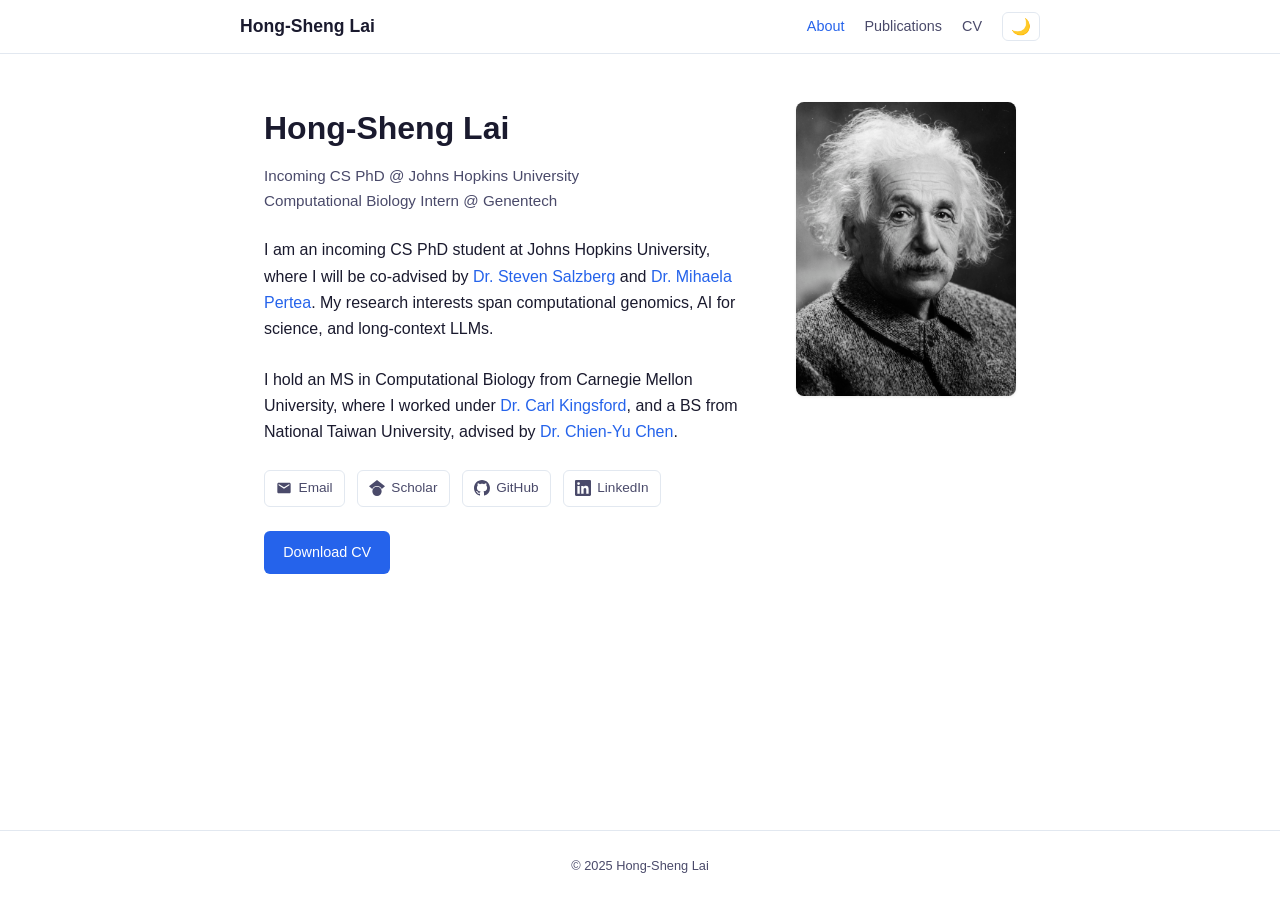
==== index.html @ 8ec48d89 "Minimal personal site: about, publications, CV download" ====
<!doctype html>
<html lang="en" data-theme="light">
  <head>
    <meta charset="UTF-8" />
    <meta name="viewport" content="width=device-width, initial-scale=1.0" />
    <title>Hong-Sheng Lai</title>
    <meta
      name="description"
      content="Hong-Sheng Lai - Incoming CS PhD at Johns Hopkins University. Computational genomics, AI for science, long-context LLMs."
    />
    <meta property="og:title" content="Hong-Sheng Lai" />
    <meta
      property="og:description"
      content="Incoming CS PhD at Johns Hopkins University. Research in computational genomics, AI for science, and long-context LLMs."
    />
    <meta property="og:type" content="website" />
    <meta property="og:url" content="https://hongsheng-lai.github.io/" />
    <link rel="stylesheet" href="style.css" />
    <script src="theme.js"></script>
  </head>
  <body>
    <nav>
      <div class="nav-container">
        <a href="index.html" class="nav-name">Hong-Sheng Lai</a>
        <div class="nav-links">
          <a href="index.html" class="active">About</a>
          <a href="publications.html">Publications</a>
          <a href="Resume_hongsheng.pdf" target="_blank">CV</a>
          <button id="theme-toggle" aria-label="Toggle dark mode"></button>
        </div>
      </div>
    </nav>

    <main>
      <section class="about">
        <div class="about-text">
          <h1>Hong-Sheng Lai</h1>
          <p class="subtitle">
            Incoming CS PhD @ Johns Hopkins University<br />
            Computational Biology Intern @ Genentech
          </p>
          <p class="bio">
            I am an incoming CS PhD student at Johns Hopkins University, where I
            will be co-advised by
            <a href="https://salzberg-lab.org/">Dr. Steven Salzberg</a> and
            <a href="https://ccb.jhu.edu/people/mpertea/">Dr. Mihaela Pertea</a
            >. My research interests span computational genomics, AI for
            science, and long-context LLMs.
          </p>
          <p class="bio">
            I hold an MS in Computational Biology from Carnegie Mellon
            University, where I worked under
            <a href="https://www.cs.cmu.edu/~ckingsf/">Dr. Carl Kingsford</a>,
            and a BS from National Taiwan University, advised by
            <a href="https://scholars.lib.ntu.edu.tw/cris/rp/rp06600"
              >Dr. Chien-Yu Chen</a
            >.
          </p>

          <div class="social-links">
            <a href="mailto:jl900613@gmail.com">
              <svg viewBox="0 0 24 24">
                <path
                  d="M20 4H4c-1.1 0-2 .9-2 2v12c0 1.1.9 2 2 2h16c1.1 0 2-.9 2-2V6c0-1.1-.9-2-2-2zm0 4l-8 5-8-5V6l8 5 8-5v2z"
                />
              </svg>
              Email
            </a>
            <a
              href="https://scholar.google.com/citations?user=WDMqU0EAAAAJ"
              target="_blank"
            >
              <svg viewBox="0 0 24 24">
                <path
                  d="M12 24a7 7 0 1 1 0-14 7 7 0 0 1 0 14zm0-24L0 9.5l4.838 3.94A8 8 0 0 1 12 9a8 8 0 0 1 7.162 4.44L24 9.5z"
                />
              </svg>
              Scholar
            </a>
            <a href="https://github.com/hongsheng-lai" target="_blank">
              <svg viewBox="0 0 24 24">
                <path
                  d="M12 0C5.37 0 0 5.37 0 12c0 5.31 3.435 9.795 8.205 11.385.6.105.825-.255.825-.57 0-.285-.015-1.23-.015-2.235-3.015.555-3.795-.735-4.035-1.41-.135-.345-.72-1.41-1.23-1.695-.42-.225-1.02-.78-.015-.795.945-.015 1.62.87 1.845 1.23 1.08 1.815 2.805 1.305 3.495.99.105-.78.42-1.305.765-1.605-2.67-.3-5.46-1.335-5.46-5.925 0-1.305.465-2.385 1.23-3.225-.12-.3-.54-1.53.12-3.18 0 0 1.005-.315 3.3 1.23.96-.27 1.98-.405 3-.405s2.04.135 3 .405c2.295-1.56 3.3-1.23 3.3-1.23.66 1.65.24 2.88.12 3.18.765.84 1.23 1.905 1.23 3.225 0 4.605-2.805 5.625-5.475 5.925.435.375.81 1.095.81 2.22 0 1.605-.015 2.895-.015 3.3 0 .315.225.69.825.57A12.02 12.02 0 0 0 24 12c0-6.63-5.37-12-12-12z"
                />
              </svg>
              GitHub
            </a>
            <a
              href="https://www.linkedin.com/in/hongsheng-lai"
              target="_blank"
            >
              <svg viewBox="0 0 24 24">
                <path
                  d="M20.447 20.452h-3.554v-5.569c0-1.328-.027-3.037-1.852-3.037-1.853 0-2.136 1.445-2.136 2.939v5.667H9.351V9h3.414v1.561h.046c.477-.9 1.637-1.85 3.37-1.85 3.601 0 4.267 2.37 4.267 5.455v6.286zM5.337 7.433a2.062 2.062 0 0 1-2.063-2.065 2.064 2.064 0 1 1 2.063 2.065zm1.782 13.019H3.555V9h3.564v11.452zM22.225 0H1.771C.792 0 0 .774 0 1.729v20.542C0 23.227.792 24 1.771 24h20.451C23.2 24 24 23.227 24 22.271V1.729C24 .774 23.2 0 22.222 0h.003z"
                />
              </svg>
              LinkedIn
            </a>
          </div>

          <a href="Resume_hongsheng.pdf" class="cv-button" target="_blank"
            >Download CV</a
          >
        </div>
        <div class="about-photo">
          <img
            src="assets/img/prof_pic.jpg"
            alt="Hong-Sheng Lai"
            width="220"
            height="293"
          />
        </div>
      </section>
    </main>

    <footer>
      <p>&copy; 2025 Hong-Sheng Lai</p>
    </footer>
  </body>
</html>
---- style.css ----
:root {
  --bg: #ffffff;
  --text: #1a1a2e;
  --text-secondary: #4a4a6a;
  --accent: #2563eb;
  --accent-hover: #1d4ed8;
  --card-bg: #f8f9fa;
  --border: #e2e8f0;
  --nav-bg: rgba(255, 255, 255, 0.95);
  --shadow: 0 1px 3px rgba(0, 0, 0, 0.08);
}

[data-theme="dark"] {
  --bg: #1a1a2e;
  --text: #e2e8f0;
  --text-secondary: #a0aec0;
  --accent: #60a5fa;
  --accent-hover: #93c5fd;
  --card-bg: #16213e;
  --border: #2d3748;
  --nav-bg: rgba(26, 26, 46, 0.95);
  --shadow: 0 1px 3px rgba(0, 0, 0, 0.3);
}

*,
*::before,
*::after {
  box-sizing: border-box;
  margin: 0;
  padding: 0;
}

body {
  font-family: -apple-system, BlinkMacSystemFont, "Segoe UI", Roboto,
    "Helvetica Neue", Arial, sans-serif;
  font-size: 16px;
  line-height: 1.65;
  color: var(--text);
  background-color: var(--bg);
  transition:
    background-color 0.3s,
    color 0.3s;
  min-height: 100vh;
  display: flex;
  flex-direction: column;
}

a {
  color: var(--accent);
  text-decoration: none;
  transition: color 0.2s;
}

a:hover {
  color: var(--accent-hover);
  text-decoration: underline;
}

nav {
  position: sticky;
  top: 0;
  z-index: 100;
  background: var(--nav-bg);
  backdrop-filter: blur(8px);
  border-bottom: 1px solid var(--border);
  padding: 0.75rem 1.5rem;
  transition:
    background-color 0.3s,
    border-color 0.3s;
}

.nav-container {
  max-width: 800px;
  margin: 0 auto;
  display: flex;
  align-items: center;
  justify-content: space-between;
}

.nav-name {
  font-weight: 600;
  font-size: 1.1rem;
  color: var(--text);
  text-decoration: none;
}

.nav-name:hover {
  color: var(--accent);
  text-decoration: none;
}

.nav-links {
  display: flex;
  align-items: center;
  gap: 1.25rem;
}

.nav-links a {
  color: var(--text-secondary);
  font-size: 0.9rem;
  font-weight: 500;
  transition: color 0.2s;
}

.nav-links a:hover,
.nav-links a.active {
  color: var(--accent);
  text-decoration: none;
}

#theme-toggle {
  background: none;
  border: 1px solid var(--border);
  border-radius: 6px;
  cursor: pointer;
  padding: 0.35rem 0.5rem;
  font-size: 1rem;
  line-height: 1;
  color: var(--text);
  transition:
    border-color 0.2s,
    background-color 0.2s;
}

#theme-toggle:hover {
  border-color: var(--accent);
  background-color: var(--card-bg);
}

main {
  max-width: 800px;
  margin: 0 auto;
  padding: 3rem 1.5rem;
  width: 100%;
  flex: 1;
}

.about {
  display: flex;
  gap: 3rem;
  align-items: flex-start;
}

.about-text {
  flex: 1;
}

.about-text h1 {
  font-size: 2rem;
  margin-bottom: 0.5rem;
  font-weight: 700;
}

.about-text .subtitle {
  color: var(--text-secondary);
  font-size: 0.95rem;
  margin-bottom: 1.5rem;
}

.about-text .bio {
  margin-bottom: 1.5rem;
}

.about-photo {
  flex-shrink: 0;
}

.about-photo img {
  width: 220px;
  height: auto;
  border-radius: 8px;
  box-shadow: var(--shadow);
}

.social-links {
  display: flex;
  gap: 0.75rem;
  margin-top: 1.5rem;
  flex-wrap: wrap;
}

.social-links a {
  display: inline-flex;
  align-items: center;
  gap: 0.4rem;
  color: var(--text-secondary);
  font-size: 0.85rem;
  padding: 0.4rem 0.7rem;
  border: 1px solid var(--border);
  border-radius: 6px;
  transition:
    color 0.2s,
    border-color 0.2s,
    background-color 0.2s;
}

.social-links a:hover {
  color: var(--accent);
  border-color: var(--accent);
  background-color: var(--card-bg);
  text-decoration: none;
}

.social-links svg {
  width: 16px;
  height: 16px;
  fill: currentColor;
}

.cv-button {
  display: inline-block;
  margin-top: 1.5rem;
  padding: 0.6rem 1.2rem;
  background-color: var(--accent);
  color: #fff !important;
  border-radius: 6px;
  font-weight: 500;
  font-size: 0.9rem;
  transition:
    background-color 0.2s,
    transform 0.1s;
}

.cv-button:hover {
  background-color: var(--accent-hover);
  text-decoration: none;
  transform: translateY(-1px);
}

h1.page-title {
  font-size: 1.75rem;
  margin-bottom: 2rem;
  font-weight: 700;
}

.pub-list {
  list-style: none;
  counter-reset: pub-counter;
  display: flex;
  flex-direction: column;
  gap: 1.75rem;
}

.pub-item {
  counter-increment: pub-counter;
  padding: 1.25rem;
  border: 1px solid var(--border);
  border-radius: 8px;
  background: var(--card-bg);
  transition:
    background-color 0.3s,
    border-color 0.3s;
}

.pub-title {
  display: block;
  font-weight: 600;
  font-size: 1.05rem;
  margin-bottom: 0.4rem;
  color: var(--text);
}

.pub-authors {
  display: block;
  font-size: 0.9rem;
  color: var(--text-secondary);
  margin-bottom: 0.3rem;
}

.pub-venue {
  display: block;
  font-size: 0.85rem;
  color: var(--text-secondary);
  font-style: italic;
  margin-bottom: 0.5rem;
}

.pub-links {
  display: flex;
  gap: 0.5rem;
  flex-wrap: wrap;
}

.pub-links a {
  font-size: 0.8rem;
  padding: 0.25rem 0.6rem;
  border: 1px solid var(--border);
  border-radius: 4px;
  color: var(--accent);
  transition:
    background-color 0.2s,
    border-color 0.2s;
}

.pub-links a:hover {
  background-color: var(--accent);
  color: #fff;
  border-color: var(--accent);
  text-decoration: none;
}

footer {
  text-align: center;
  padding: 1.5rem;
  font-size: 0.8rem;
  color: var(--text-secondary);
  border-top: 1px solid var(--border);
  transition:
    border-color 0.3s,
    color 0.3s;
}

@media (max-width: 768px) {
  .about {
    flex-direction: column-reverse;
    gap: 1.5rem;
    align-items: center;
    text-align: center;
  }

  .about-photo img {
    width: 180px;
  }

  .social-links {
    justify-content: center;
  }

  .about-text .cv-button {
    display: block;
    text-align: center;
  }

  main {
    padding: 2rem 1rem;
  }

  .nav-links {
    gap: 0.75rem;
  }

  .nav-links a {
    font-size: 0.85rem;
  }
}
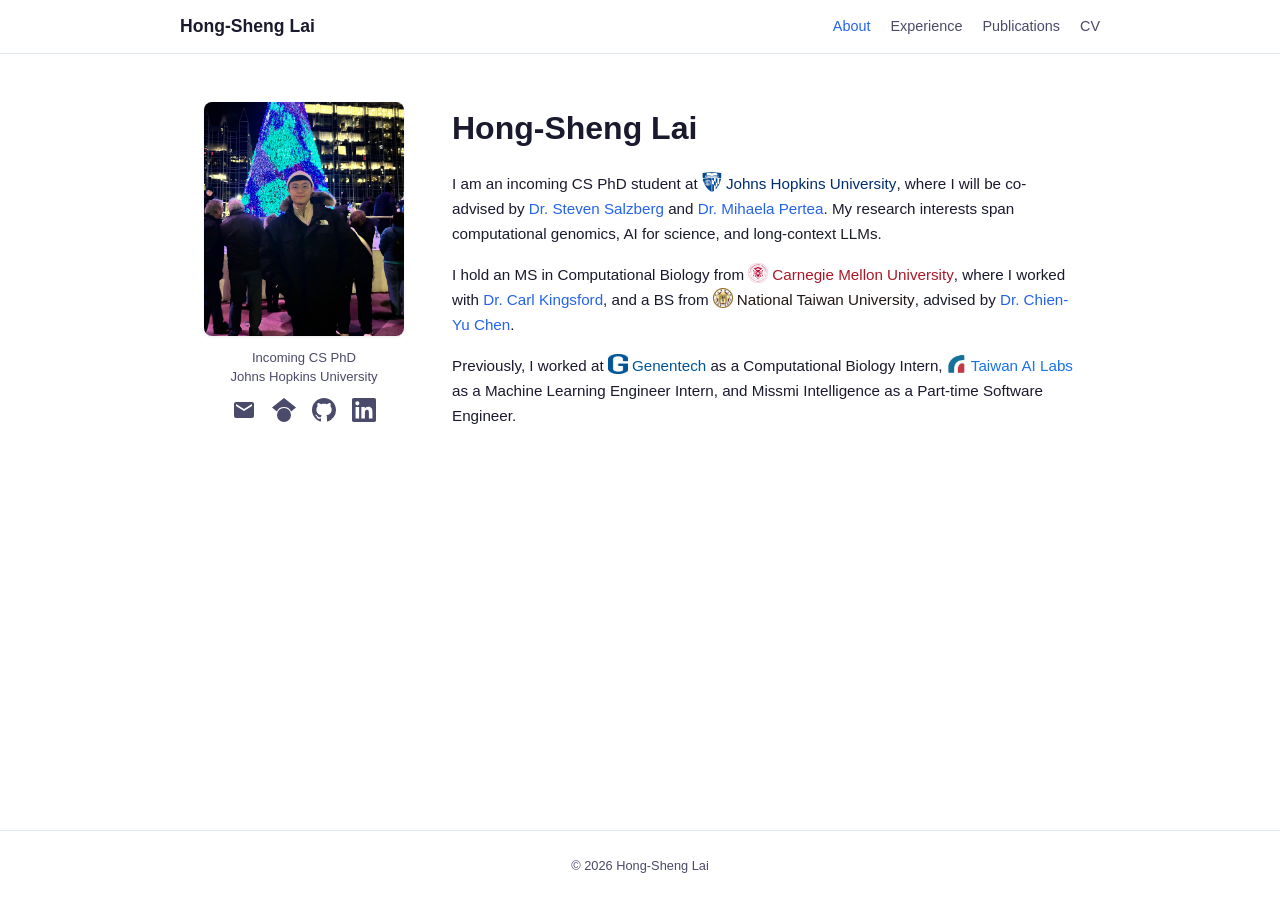
==== commit 5822240b: "Redesign site: top nav, experience page, institution logos, larger icons - Switch from sidebar to to" ====
--- a/index.html
+++ b/index.html
@@ -1,22 +1,15 @@
 <!doctype html>
-<html lang="en" data-theme="light">
+<html lang="en">
   <head>
     <meta charset="UTF-8" />
     <meta name="viewport" content="width=device-width, initial-scale=1.0" />
     <title>Hong-Sheng Lai</title>
-    <meta
-      name="description"
-      content="Hong-Sheng Lai - Incoming CS PhD at Johns Hopkins University. Computational genomics, AI for science, long-context LLMs."
-    />
+    <meta name="description" content="Hong-Sheng Lai - Incoming CS PhD at Johns Hopkins University. Computational genomics, AI for science, long-context LLMs." />
     <meta property="og:title" content="Hong-Sheng Lai" />
-    <meta
-      property="og:description"
-      content="Incoming CS PhD at Johns Hopkins University. Research in computational genomics, AI for science, and long-context LLMs."
-    />
+    <meta property="og:description" content="Incoming CS PhD at Johns Hopkins University. Research in computational genomics, AI for science, and long-context LLMs." />
     <meta property="og:type" content="website" />
     <meta property="og:url" content="https://hongsheng-lai.github.io/" />
     <link rel="stylesheet" href="style.css" />
-    <script src="theme.js"></script>
   </head>
   <body>
     <nav>
@@ -24,97 +17,61 @@
         <a href="index.html" class="nav-name">Hong-Sheng Lai</a>
         <div class="nav-links">
           <a href="index.html" class="active">About</a>
+          <a href="experience.html">Experience</a>
           <a href="publications.html">Publications</a>
           <a href="Resume_hongsheng.pdf" target="_blank">CV</a>
-          <button id="theme-toggle" aria-label="Toggle dark mode"></button>
         </div>
       </div>
     </nav>
 
     <main>
-      <section class="about">
+      <section class="about-header">
+        <div class="about-photo">
+          <img src="assets/img/prof_pic.jpg" alt="Hong-Sheng Lai" width="200" height="267" />
+          <p class="subtitle">Incoming CS PhD<br />Johns Hopkins University</p>
+          <div class="social-links">
+            <a href="mailto:jl900613@gmail.com" title="Email">
+              <svg viewBox="0 0 24 24"><path d="M20 4H4c-1.1 0-2 .9-2 2v12c0 1.1.9 2 2 2h16c1.1 0 2-.9 2-2V6c0-1.1-.9-2-2-2zm0 4l-8 5-8-5V6l8 5 8-5v2z"/></svg>
+            </a>
+            <a href="https://scholar.google.com/citations?user=WDMqU0EAAAAJ" target="_blank" title="Google Scholar">
+              <svg viewBox="0 0 24 24"><path d="M12 24a7 7 0 1 1 0-14 7 7 0 0 1 0 14zm0-24L0 9.5l4.838 3.94A8 8 0 0 1 12 9a8 8 0 0 1 7.162 4.44L24 9.5z"/></svg>
+            </a>
+            <a href="https://github.com/hongsheng-lai" target="_blank" title="GitHub">
+              <svg viewBox="0 0 24 24"><path d="M12 0C5.37 0 0 5.37 0 12c0 5.31 3.435 9.795 8.205 11.385.6.105.825-.255.825-.57 0-.285-.015-1.23-.015-2.235-3.015.555-3.795-.735-4.035-1.41-.135-.345-.72-1.41-1.23-1.695-.42-.225-1.02-.78-.015-.795.945-.015 1.62.87 1.845 1.23 1.08 1.815 2.805 1.305 3.495.99.105-.78.42-1.305.765-1.605-2.67-.3-5.46-1.335-5.46-5.925 0-1.305.465-2.385 1.23-3.225-.12-.3-.54-1.53.12-3.18 0 0 1.005-.315 3.3 1.23.96-.27 1.98-.405 3-.405s2.04.135 3 .405c2.295-1.56 3.3-1.23 3.3-1.23.66 1.65.24 2.88.12 3.18.765.84 1.23 1.905 1.23 3.225 0 4.605-2.805 5.625-5.475 5.925.435.375.81 1.095.81 2.22 0 1.605-.015 2.895-.015 3.3 0 .315.225.69.825.57A12.02 12.02 0 0 0 24 12c0-6.63-5.37-12-12-12z"/></svg>
+            </a>
+            <a href="https://www.linkedin.com/in/hongsheng-lai" target="_blank" title="LinkedIn">
+              <svg viewBox="0 0 24 24"><path d="M20.447 20.452h-3.554v-5.569c0-1.328-.027-3.037-1.852-3.037-1.853 0-2.136 1.445-2.136 2.939v5.667H9.351V9h3.414v1.561h.046c.477-.9 1.637-1.85 3.37-1.85 3.601 0 4.267 2.37 4.267 5.455v6.286zM5.337 7.433a2.062 2.062 0 0 1-2.063-2.065 2.064 2.064 0 1 1 2.063 2.065zm1.782 13.019H3.555V9h3.564v11.452zM22.225 0H1.771C.792 0 0 .774 0 1.729v20.542C0 23.227.792 24 1.771 24h20.451C23.2 24 24 23.227 24 22.271V1.729C24 .774 23.2 0 22.222 0h.003z"/></svg>
+            </a>
+          </div>
+        </div>
         <div class="about-text">
           <h1>Hong-Sheng Lai</h1>
-          <p class="subtitle">
-            Incoming CS PhD @ Johns Hopkins University<br />
-            Computational Biology Intern @ Genentech
+          <p class="bio">
+            I am an incoming CS PhD student at
+            <a href="https://www.jhu.edu/" class="inst-link jhu" target="_blank"><img src="assets/logos/jhu.png" alt="" class="inst-icon" />Johns Hopkins University</a>, where I will be co-advised by
+            <a href="https://salzberg-lab.org/">Dr. Steven Salzberg</a> and
+            <a href="https://ccb.jhu.edu/people/mpertea/">Dr. Mihaela Pertea</a>. My research interests span computational genomics, AI for science, and long-context LLMs.
           </p>
           <p class="bio">
-            I am an incoming CS PhD student at Johns Hopkins University, where I
-            will be co-advised by
-            <a href="https://salzberg-lab.org/">Dr. Steven Salzberg</a> and
-            <a href="https://ccb.jhu.edu/people/mpertea/">Dr. Mihaela Pertea</a
-            >. My research interests span computational genomics, AI for
-            science, and long-context LLMs.
+            I hold an MS in Computational Biology from
+            <a href="https://www.cmu.edu/" class="inst-link cmu" target="_blank"><img src="assets/logos/cmu.png" alt="" class="inst-icon" />Carnegie Mellon University</a>, where I worked with
+            <a href="https://kingsfordlab.cbd.cmu.edu/index.html">Dr. Carl Kingsford</a>, and a BS from
+            <a href="https://www.ntu.edu.tw/" class="inst-link ntu" target="_blank"><img src="assets/logos/ntu.png" alt="" class="inst-icon" />National Taiwan University</a>, advised by
+            <a href="https://c4lab.github.io/">Dr. Chien-Yu Chen</a>.
           </p>
           <p class="bio">
-            I hold an MS in Computational Biology from Carnegie Mellon
-            University, where I worked under
-            <a href="https://www.cs.cmu.edu/~ckingsf/">Dr. Carl Kingsford</a>,
-            and a BS from National Taiwan University, advised by
-            <a href="https://scholars.lib.ntu.edu.tw/cris/rp/rp06600"
-              >Dr. Chien-Yu Chen</a
-            >.
+            Previously, I worked at
+            <a href="https://www.gene.com/" class="inst-link genentech" target="_blank"><img src="assets/logos/genentech.png" alt="" class="inst-icon" />Genentech</a> as a Computational Biology Intern,
+            <a href="https://ailabs.tw/" class="inst-link tailabs" target="_blank"><img src="assets/logos/tailabs.jpg" alt="" class="inst-icon" />Taiwan AI Labs</a> as a Machine Learning Engineer Intern, and
+            Missmi Intelligence as a Part-time Software Engineer.
           </p>
 
-          <div class="social-links">
-            <a href="mailto:jl900613@gmail.com">
-              <svg viewBox="0 0 24 24">
-                <path
-                  d="M20 4H4c-1.1 0-2 .9-2 2v12c0 1.1.9 2 2 2h16c1.1 0 2-.9 2-2V6c0-1.1-.9-2-2-2zm0 4l-8 5-8-5V6l8 5 8-5v2z"
-                />
-              </svg>
-              Email
-            </a>
-            <a
-              href="https://scholar.google.com/citations?user=WDMqU0EAAAAJ"
-              target="_blank"
-            >
-              <svg viewBox="0 0 24 24">
-                <path
-                  d="M12 24a7 7 0 1 1 0-14 7 7 0 0 1 0 14zm0-24L0 9.5l4.838 3.94A8 8 0 0 1 12 9a8 8 0 0 1 7.162 4.44L24 9.5z"
-                />
-              </svg>
-              Scholar
-            </a>
-            <a href="https://github.com/hongsheng-lai" target="_blank">
-              <svg viewBox="0 0 24 24">
-                <path
-                  d="M12 0C5.37 0 0 5.37 0 12c0 5.31 3.435 9.795 8.205 11.385.6.105.825-.255.825-.57 0-.285-.015-1.23-.015-2.235-3.015.555-3.795-.735-4.035-1.41-.135-.345-.72-1.41-1.23-1.695-.42-.225-1.02-.78-.015-.795.945-.015 1.62.87 1.845 1.23 1.08 1.815 2.805 1.305 3.495.99.105-.78.42-1.305.765-1.605-2.67-.3-5.46-1.335-5.46-5.925 0-1.305.465-2.385 1.23-3.225-.12-.3-.54-1.53.12-3.18 0 0 1.005-.315 3.3 1.23.96-.27 1.98-.405 3-.405s2.04.135 3 .405c2.295-1.56 3.3-1.23 3.3-1.23.66 1.65.24 2.88.12 3.18.765.84 1.23 1.905 1.23 3.225 0 4.605-2.805 5.625-5.475 5.925.435.375.81 1.095.81 2.22 0 1.605-.015 2.895-.015 3.3 0 .315.225.69.825.57A12.02 12.02 0 0 0 24 12c0-6.63-5.37-12-12-12z"
-                />
-              </svg>
-              GitHub
-            </a>
-            <a
-              href="https://www.linkedin.com/in/hongsheng-lai"
-              target="_blank"
-            >
-              <svg viewBox="0 0 24 24">
-                <path
-                  d="M20.447 20.452h-3.554v-5.569c0-1.328-.027-3.037-1.852-3.037-1.853 0-2.136 1.445-2.136 2.939v5.667H9.351V9h3.414v1.561h.046c.477-.9 1.637-1.85 3.37-1.85 3.601 0 4.267 2.37 4.267 5.455v6.286zM5.337 7.433a2.062 2.062 0 0 1-2.063-2.065 2.064 2.064 0 1 1 2.063 2.065zm1.782 13.019H3.555V9h3.564v11.452zM22.225 0H1.771C.792 0 0 .774 0 1.729v20.542C0 23.227.792 24 1.771 24h20.451C23.2 24 24 23.227 24 22.271V1.729C24 .774 23.2 0 22.222 0h.003z"
-                />
-              </svg>
-              LinkedIn
-            </a>
-          </div>
-
-          <a href="Resume_hongsheng.pdf" class="cv-button" target="_blank"
-            >Download CV</a
-          >
-        </div>
-        <div class="about-photo">
-          <img
-            src="assets/img/prof_pic.jpg"
-            alt="Hong-Sheng Lai"
-            width="220"
-            height="293"
-          />
         </div>
       </section>
     </main>
 
     <footer>
-      <p>&copy; 2025 Hong-Sheng Lai</p>
+      <p>&copy; 2026 Hong-Sheng Lai</p>
     </footer>
   </body>
 </html>
--- a/style.css
+++ b/style.css
@@ -6,20 +6,7 @@
   --accent-hover: #1d4ed8;
   --card-bg: #f8f9fa;
   --border: #e2e8f0;
-  --nav-bg: rgba(255, 255, 255, 0.95);
   --shadow: 0 1px 3px rgba(0, 0, 0, 0.08);
-}
-
-[data-theme="dark"] {
-  --bg: #1a1a2e;
-  --text: #e2e8f0;
-  --text-secondary: #a0aec0;
-  --accent: #60a5fa;
-  --accent-hover: #93c5fd;
-  --card-bg: #16213e;
-  --border: #2d3748;
-  --nav-bg: rgba(26, 26, 46, 0.95);
-  --shadow: 0 1px 3px rgba(0, 0, 0, 0.3);
 }
 
 *,
@@ -37,9 +24,6 @@
   line-height: 1.65;
   color: var(--text);
   background-color: var(--bg);
-  transition:
-    background-color 0.3s,
-    color 0.3s;
   min-height: 100vh;
   display: flex;
   flex-direction: column;
@@ -56,21 +40,19 @@
   text-decoration: underline;
 }
 
+/* Top navigation bar */
 nav {
   position: sticky;
   top: 0;
   z-index: 100;
-  background: var(--nav-bg);
+  background: rgba(255, 255, 255, 0.95);
   backdrop-filter: blur(8px);
   border-bottom: 1px solid var(--border);
   padding: 0.75rem 1.5rem;
-  transition:
-    background-color 0.3s,
-    border-color 0.3s;
 }
 
 .nav-container {
-  max-width: 800px;
+  max-width: 920px;
   margin: 0 auto;
   display: flex;
   align-items: center;
@@ -108,182 +90,271 @@
   text-decoration: none;
 }
 
-#theme-toggle {
-  background: none;
-  border: 1px solid var(--border);
-  border-radius: 6px;
-  cursor: pointer;
-  padding: 0.35rem 0.5rem;
-  font-size: 1rem;
-  line-height: 1;
-  color: var(--text);
-  transition:
-    border-color 0.2s,
-    background-color 0.2s;
-}
-
-#theme-toggle:hover {
-  border-color: var(--accent);
-  background-color: var(--card-bg);
-}
-
+/* Main content */
 main {
-  max-width: 800px;
+  max-width: 920px;
   margin: 0 auto;
   padding: 3rem 1.5rem;
   width: 100%;
   flex: 1;
 }
 
-.about {
+/* About page layout */
+.about-header {
   display: flex;
   gap: 3rem;
   align-items: flex-start;
 }
 
-.about-text {
-  flex: 1;
-}
-
-.about-text h1 {
-  font-size: 2rem;
-  margin-bottom: 0.5rem;
-  font-weight: 700;
-}
-
-.about-text .subtitle {
-  color: var(--text-secondary);
-  font-size: 0.95rem;
-  margin-bottom: 1.5rem;
-}
-
-.about-text .bio {
-  margin-bottom: 1.5rem;
-}
-
 .about-photo {
   flex-shrink: 0;
+  display: flex;
+  flex-direction: column;
+  align-items: center;
 }
 
 .about-photo img {
-  width: 220px;
+  width: 200px;
   height: auto;
   border-radius: 8px;
   box-shadow: var(--shadow);
 }
 
+.about-photo .subtitle {
+  color: var(--text-secondary);
+  font-size: 0.82rem;
+  text-align: center;
+  margin-top: 0.75rem;
+  line-height: 1.45;
+}
+
+.about-text {
+  flex: 1;
+}
+
+.about-text h1 {
+  font-size: 2rem;
+  margin-bottom: 1rem;
+  font-weight: 700;
+}
+
+.bio {
+  margin-bottom: 1rem;
+  font-size: 0.95rem;
+}
+
 .social-links {
   display: flex;
-  gap: 0.75rem;
-  margin-top: 1.5rem;
-  flex-wrap: wrap;
+  gap: 1rem;
+  margin-top: 0.75rem;
+  justify-content: center;
 }
 
 .social-links a {
-  display: inline-flex;
+  color: var(--text-secondary);
+  transition: color 0.2s;
+}
+
+.social-links a:hover {
+  color: var(--accent);
+}
+
+.social-links svg {
+  width: 24px;
+  height: 24px;
+  fill: currentColor;
+}
+
+/* Institution links with logos */
+.inst-link {
+  text-decoration: none;
+  font-weight: 500;
+  display: inline;
+  white-space: nowrap;
+}
+
+.inst-link:hover {
+  text-decoration: underline;
+}
+
+.inst-icon {
+  width: 20px;
+  height: 20px;
+  vertical-align: text-bottom;
+  margin-right: 4px;
+}
+
+.inst-link.jhu { color: #002D72; }
+.inst-link.jhu:hover { color: #001a45; }
+.inst-link.cmu { color: #AB1727; }
+.inst-link.cmu:hover { color: #8a1220; }
+.inst-link.ntu { color: #221714; }
+.inst-link.ntu:hover { color: #000000; }
+.inst-link.genentech { color: #005596; }
+.inst-link.genentech:hover { color: #003d6b; }
+.inst-link.tailabs { color: #1A73E8; }
+.inst-link.tailabs:hover { color: #1260c4; }
+
+/* Experience page */
+.section-heading {
+  font-size: 1.2rem;
+  font-weight: 700;
+  margin-top: 2rem;
+  margin-bottom: 1rem;
+  padding-bottom: 0.4rem;
+  border-bottom: 1px solid var(--border);
+}
+
+.section-heading:first-child {
+  margin-top: 0;
+}
+
+.experience-list {
+  list-style: none;
+  padding: 0;
+  display: flex;
+  flex-direction: column;
+  gap: 1.25rem;
+}
+
+.experience-list li {
+  padding-left: 0.75rem;
+  border-left: 2px solid var(--border);
+}
+
+.exp-header {
+  display: flex;
   align-items: center;
-  gap: 0.4rem;
-  color: var(--text-secondary);
+  justify-content: space-between;
+  gap: 0.5rem;
+}
+
+.experience-list .inst-link {
+  font-weight: 600;
+}
+
+.exp-date {
+  font-size: 0.8rem;
+  color: var(--text-secondary);
+  white-space: nowrap;
+}
+
+.exp-role {
+  display: block;
+  font-size: 0.88rem;
+  color: var(--text-secondary);
+  margin-top: 0.15rem;
+}
+
+.exp-desc {
   font-size: 0.85rem;
-  padding: 0.4rem 0.7rem;
-  border: 1px solid var(--border);
-  border-radius: 6px;
-  transition:
-    color 0.2s,
-    border-color 0.2s,
-    background-color 0.2s;
-}
-
-.social-links a:hover {
-  color: var(--accent);
-  border-color: var(--accent);
-  background-color: var(--card-bg);
-  text-decoration: none;
-}
-
-.social-links svg {
-  width: 16px;
-  height: 16px;
-  fill: currentColor;
-}
-
-.cv-button {
-  display: inline-block;
-  margin-top: 1.5rem;
-  padding: 0.6rem 1.2rem;
-  background-color: var(--accent);
-  color: #fff !important;
-  border-radius: 6px;
-  font-weight: 500;
-  font-size: 0.9rem;
-  transition:
-    background-color 0.2s,
-    transform 0.1s;
-}
-
-.cv-button:hover {
-  background-color: var(--accent-hover);
-  text-decoration: none;
-  transform: translateY(-1px);
-}
-
+  color: var(--text-secondary);
+  margin-top: 0.35rem;
+  line-height: 1.55;
+}
+
+/* Publications page */
 h1.page-title {
-  font-size: 1.75rem;
-  margin-bottom: 2rem;
+  font-size: 1.5rem;
+  margin-bottom: 1.5rem;
   font-weight: 700;
 }
 
 .pub-list {
   list-style: none;
-  counter-reset: pub-counter;
   display: flex;
   flex-direction: column;
-  gap: 1.75rem;
+  gap: 1.5rem;
 }
 
 .pub-item {
-  counter-increment: pub-counter;
+  position: relative;
   padding: 1.25rem;
   border: 1px solid var(--border);
   border-radius: 8px;
   background: var(--card-bg);
-  transition:
-    background-color 0.3s,
-    border-color 0.3s;
+}
+
+.pub-badge {
+  display: inline-block;
+  font-size: 0.7rem;
+  font-weight: 600;
+  text-transform: uppercase;
+  letter-spacing: 0.03em;
+  padding: 0.2rem 0.5rem;
+  border-radius: 4px;
+  margin-bottom: 0.5rem;
+}
+
+.pub-badge.conference {
+  background-color: #dbeafe;
+  color: #1e40af;
+}
+
+.pub-badge.preprint {
+  background-color: #fef3c7;
+  color: #92400e;
 }
 
 .pub-title {
   display: block;
   font-weight: 600;
-  font-size: 1.05rem;
+  font-size: 1rem;
   margin-bottom: 0.4rem;
   color: var(--text);
 }
 
 .pub-authors {
   display: block;
-  font-size: 0.9rem;
+  font-size: 0.88rem;
   color: var(--text-secondary);
   margin-bottom: 0.3rem;
+}
+
+.authors-ellipsis {
+  cursor: pointer;
+  color: var(--accent);
+  font-size: 0.85rem;
+  margin-left: 0.1rem;
+}
+
+.authors-ellipsis:hover {
+  text-decoration: underline;
+}
+
+.authors-collapse {
+  cursor: pointer;
+  color: var(--accent);
+  font-size: 0.8rem;
+  margin-left: 0.15rem;
+}
+
+.authors-collapse:hover {
+  text-decoration: underline;
+}
+
+.authors-hidden {
+  display: none;
+}
+
+.authors-hidden.show {
+  display: inline;
+}
+
+.pub-authors.expanded .authors-ellipsis {
+  display: none;
 }
 
 .pub-venue {
   display: block;
   font-size: 0.85rem;
   color: var(--text-secondary);
-  font-style: italic;
-  margin-bottom: 0.5rem;
-}
-
-.pub-links {
-  display: flex;
-  gap: 0.5rem;
-  flex-wrap: wrap;
-}
-
-.pub-links a {
+}
+
+.pub-venue a {
+  margin-left: 0.5rem;
   font-size: 0.8rem;
-  padding: 0.25rem 0.6rem;
+  padding: 0.2rem 0.5rem;
   border: 1px solid var(--border);
   border-radius: 4px;
   color: var(--accent);
@@ -292,26 +363,25 @@
     border-color 0.2s;
 }
 
-.pub-links a:hover {
+.pub-venue a:hover {
   background-color: var(--accent);
   color: #fff;
   border-color: var(--accent);
   text-decoration: none;
 }
 
+/* Footer */
 footer {
   text-align: center;
   padding: 1.5rem;
   font-size: 0.8rem;
   color: var(--text-secondary);
   border-top: 1px solid var(--border);
-  transition:
-    border-color 0.3s,
-    color 0.3s;
-}
-
+}
+
+/* Responsive */
 @media (max-width: 768px) {
-  .about {
+  .about-header {
     flex-direction: column-reverse;
     gap: 1.5rem;
     align-items: center;
@@ -319,16 +389,12 @@
   }
 
   .about-photo img {
-    width: 180px;
+    width: 160px;
   }
 
   .social-links {
+    width: 100%;
     justify-content: center;
-  }
-
-  .about-text .cv-button {
-    display: block;
-    text-align: center;
   }
 
   main {
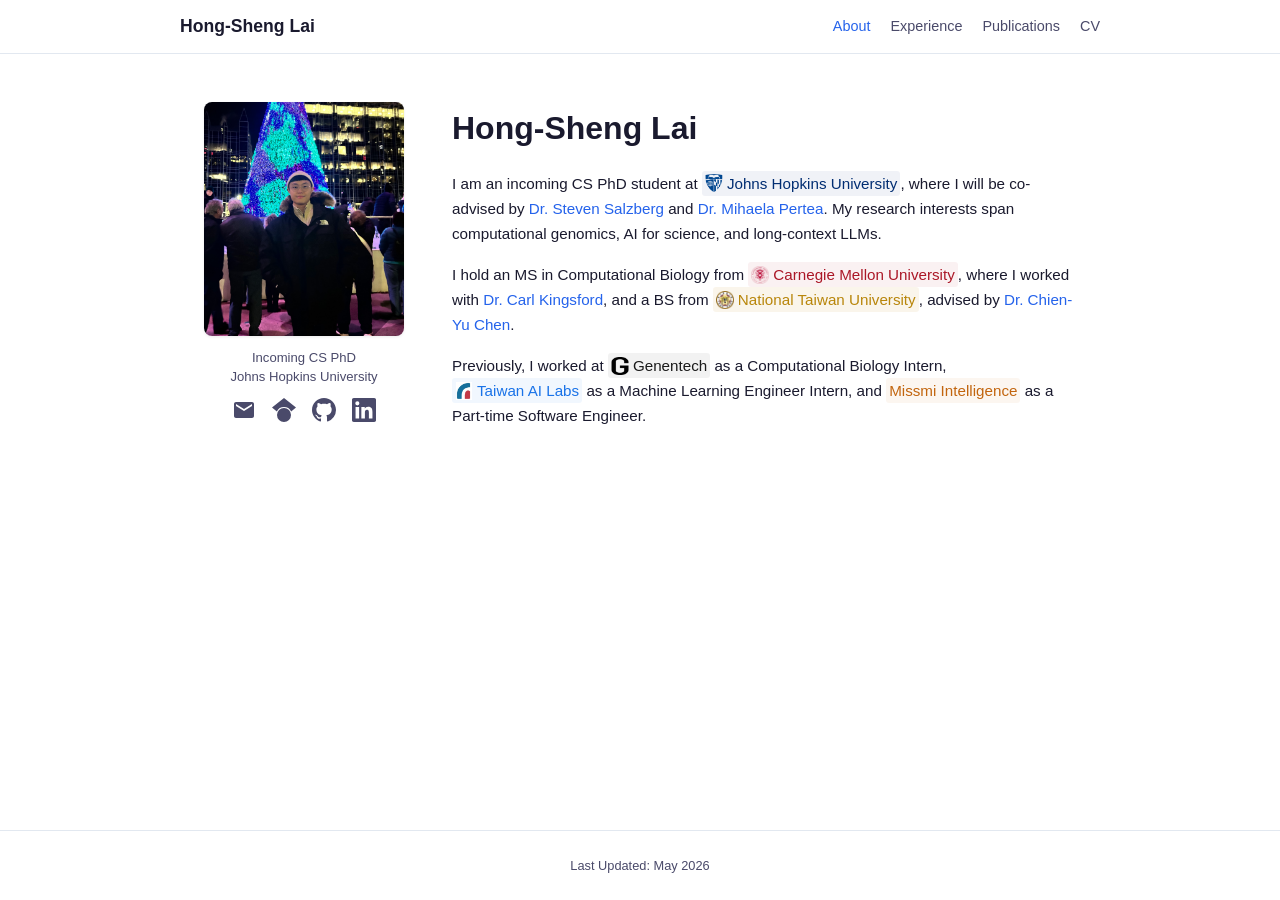
==== commit 4ef8d4e0: "Add Missmi styling, NTU awards, locations, and update footer - Style Missmi Intelligence with orange" ====
--- a/index.html
+++ b/index.html
@@ -63,7 +63,7 @@
             Previously, I worked at
             <a href="https://www.gene.com/" class="inst-link genentech" target="_blank"><img src="assets/logos/genentech.png" alt="" class="inst-icon" />Genentech</a> as a Computational Biology Intern,
             <a href="https://ailabs.tw/" class="inst-link tailabs" target="_blank"><img src="assets/logos/tailabs.jpg" alt="" class="inst-icon" />Taiwan AI Labs</a> as a Machine Learning Engineer Intern, and
-            Missmi Intelligence as a Part-time Software Engineer.
+            <span class="inst-link missmi">Missmi Intelligence</span> as a Part-time Software Engineer.
           </p>
 
         </div>
@@ -71,7 +71,7 @@
     </main>
 
     <footer>
-      <p>&copy; 2026 Hong-Sheng Lai</p>
+      <p>Last Updated: May 2026</p>
     </footer>
   </body>
 </html>
--- a/style.css
+++ b/style.css
@@ -169,31 +169,38 @@
 .inst-link {
   text-decoration: none;
   font-weight: 500;
-  display: inline;
+  display: inline-flex;
+  align-items: baseline;
   white-space: nowrap;
+  padding: 0px 3px;
+  border-radius: 3px;
 }
 
 .inst-link:hover {
   text-decoration: underline;
 }
 
+.inst-link.jhu { color: #002D72; background-color: rgba(0, 45, 114, 0.06); }
+.inst-link.jhu:hover { color: #001a45; background-color: rgba(0, 45, 114, 0.1); }
+.inst-link.cmu { color: #AB1727; background-color: rgba(171, 23, 39, 0.06); }
+.inst-link.cmu:hover { color: #8a1220; background-color: rgba(171, 23, 39, 0.1); }
+.inst-link.ntu { color: #B8860B; background-color: rgba(184, 134, 11, 0.08); }
+.inst-link.ntu:hover { color: #8B6508; background-color: rgba(184, 134, 11, 0.12); }
+.inst-link.genentech { color: #1a1a1a; background-color: rgba(0, 0, 0, 0.05); }
+.inst-link.genentech:hover { color: #000000; background-color: rgba(0, 0, 0, 0.08); }
+.inst-link.tailabs { color: #1A73E8; background-color: rgba(26, 115, 232, 0.06); }
+.inst-link.tailabs:hover { color: #1260c4; background-color: rgba(26, 115, 232, 0.1); }
+.inst-link.missmi { color: #C2650E; background-color: rgba(194, 101, 14, 0.06); }
+.inst-link.missmi:hover { color: #A0530B; background-color: rgba(194, 101, 14, 0.1); }
+
 .inst-icon {
-  width: 20px;
-  height: 20px;
-  vertical-align: text-bottom;
+  width: 18px;
+  height: 18px;
+  align-self: center;
   margin-right: 4px;
-}
-
-.inst-link.jhu { color: #002D72; }
-.inst-link.jhu:hover { color: #001a45; }
-.inst-link.cmu { color: #AB1727; }
-.inst-link.cmu:hover { color: #8a1220; }
-.inst-link.ntu { color: #221714; }
-.inst-link.ntu:hover { color: #000000; }
-.inst-link.genentech { color: #005596; }
-.inst-link.genentech:hover { color: #003d6b; }
-.inst-link.tailabs { color: #1A73E8; }
-.inst-link.tailabs:hover { color: #1260c4; }
+  object-fit: contain;
+}
+
 
 /* Experience page */
 .section-heading {
@@ -222,9 +229,9 @@
   border-left: 2px solid var(--border);
 }
 
-.exp-header {
-  display: flex;
-  align-items: center;
+.exp-row {
+  display: flex;
+  align-items: baseline;
   justify-content: space-between;
   gap: 0.5rem;
 }
@@ -233,17 +240,23 @@
   font-weight: 600;
 }
 
+.exp-location {
+  font-size: 0.85rem;
+  color: var(--text-secondary);
+  white-space: nowrap;
+  text-align: right;
+}
+
 .exp-date {
-  font-size: 0.8rem;
+  font-size: 0.85rem;
   color: var(--text-secondary);
   white-space: nowrap;
+  text-align: right;
 }
 
 .exp-role {
-  display: block;
-  font-size: 0.88rem;
-  color: var(--text-secondary);
-  margin-top: 0.15rem;
+  font-size: 0.85rem;
+  color: var(--text-secondary);
 }
 
 .exp-desc {
@@ -251,6 +264,18 @@
   color: var(--text-secondary);
   margin-top: 0.35rem;
   line-height: 1.55;
+}
+
+.exp-awards {
+  margin-top: 0.4rem;
+  padding-left: 1.2rem;
+  font-size: 0.85rem;
+  color: var(--text);
+  line-height: 1.55;
+}
+
+.exp-awards .text-secondary {
+  color: var(--text-secondary);
 }
 
 /* Publications page */
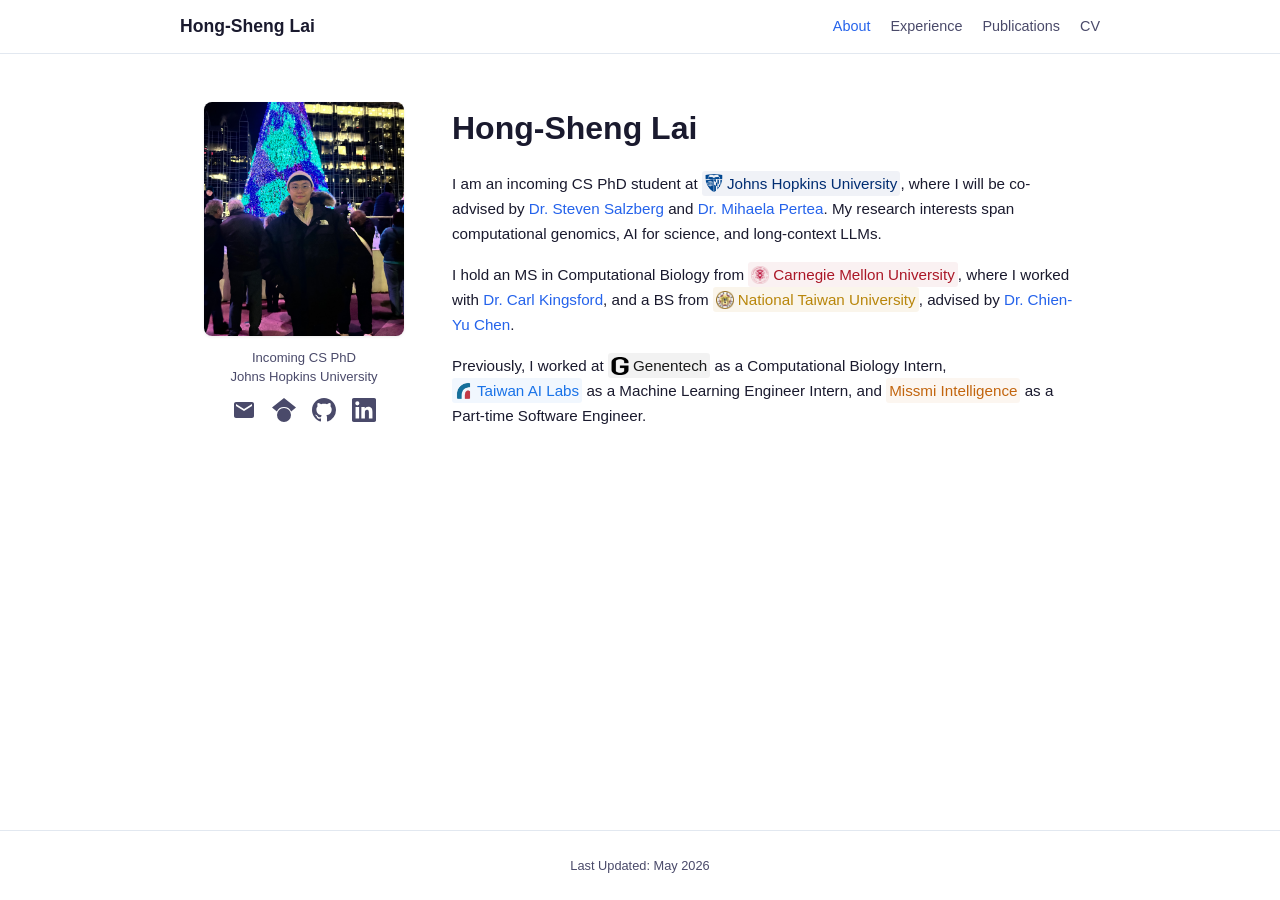
==== commit 3f167ba1: "Replace Taiwan AI Labs logo JPG with background-removed PNG Co-Authored-By: Claude Opus 4.6 (1M cont" ====
--- a/index.html
+++ b/index.html
@@ -62,7 +62,7 @@
           <p class="bio">
             Previously, I worked at
             <a href="https://www.gene.com/" class="inst-link genentech" target="_blank"><img src="assets/logos/genentech.png" alt="" class="inst-icon" />Genentech</a> as a Computational Biology Intern,
-            <a href="https://ailabs.tw/" class="inst-link tailabs" target="_blank"><img src="assets/logos/tailabs.jpg" alt="" class="inst-icon" />Taiwan AI Labs</a> as a Machine Learning Engineer Intern, and
+            <a href="https://ailabs.tw/" class="inst-link tailabs" target="_blank"><img src="assets/logos/tailabs.png" alt="" class="inst-icon" />Taiwan AI Labs</a> as a Machine Learning Engineer Intern, and
             <span class="inst-link missmi">Missmi Intelligence</span> as a Part-time Software Engineer.
           </p>
 
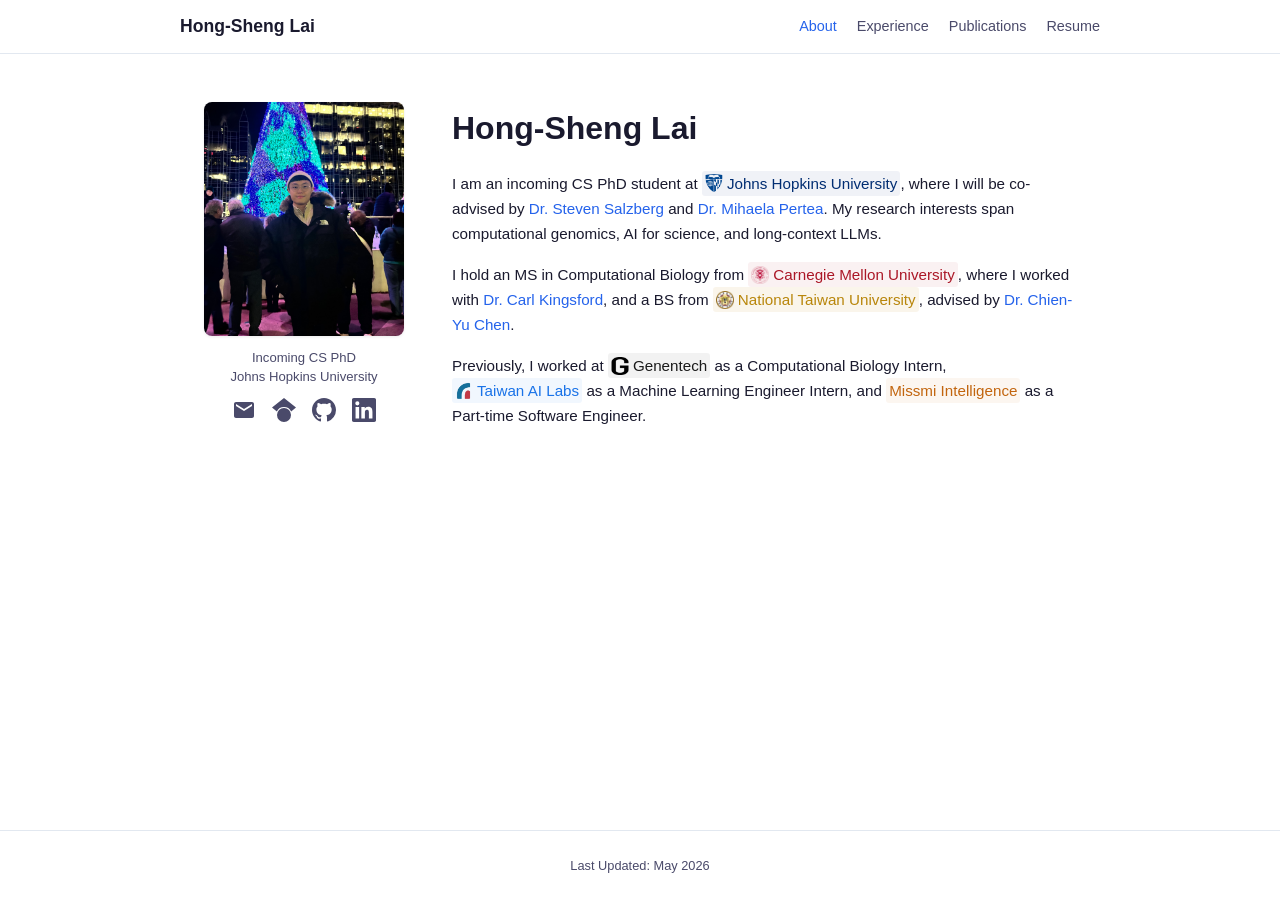
==== commit affcbf7a: "Add LaTeX resume, rename PDF, update Genentech description and keywords Co-Authored-By: Claude Sonne" ====
--- a/index.html
+++ b/index.html
@@ -19,7 +19,7 @@
           <a href="index.html" class="active">About</a>
           <a href="experience.html">Experience</a>
           <a href="publications.html">Publications</a>
-          <a href="Resume_hongsheng.pdf" target="_blank">CV</a>
+          <a href="HongShengLai_Resume.pdf" target="_blank">Resume</a>
         </div>
       </div>
     </nav>
